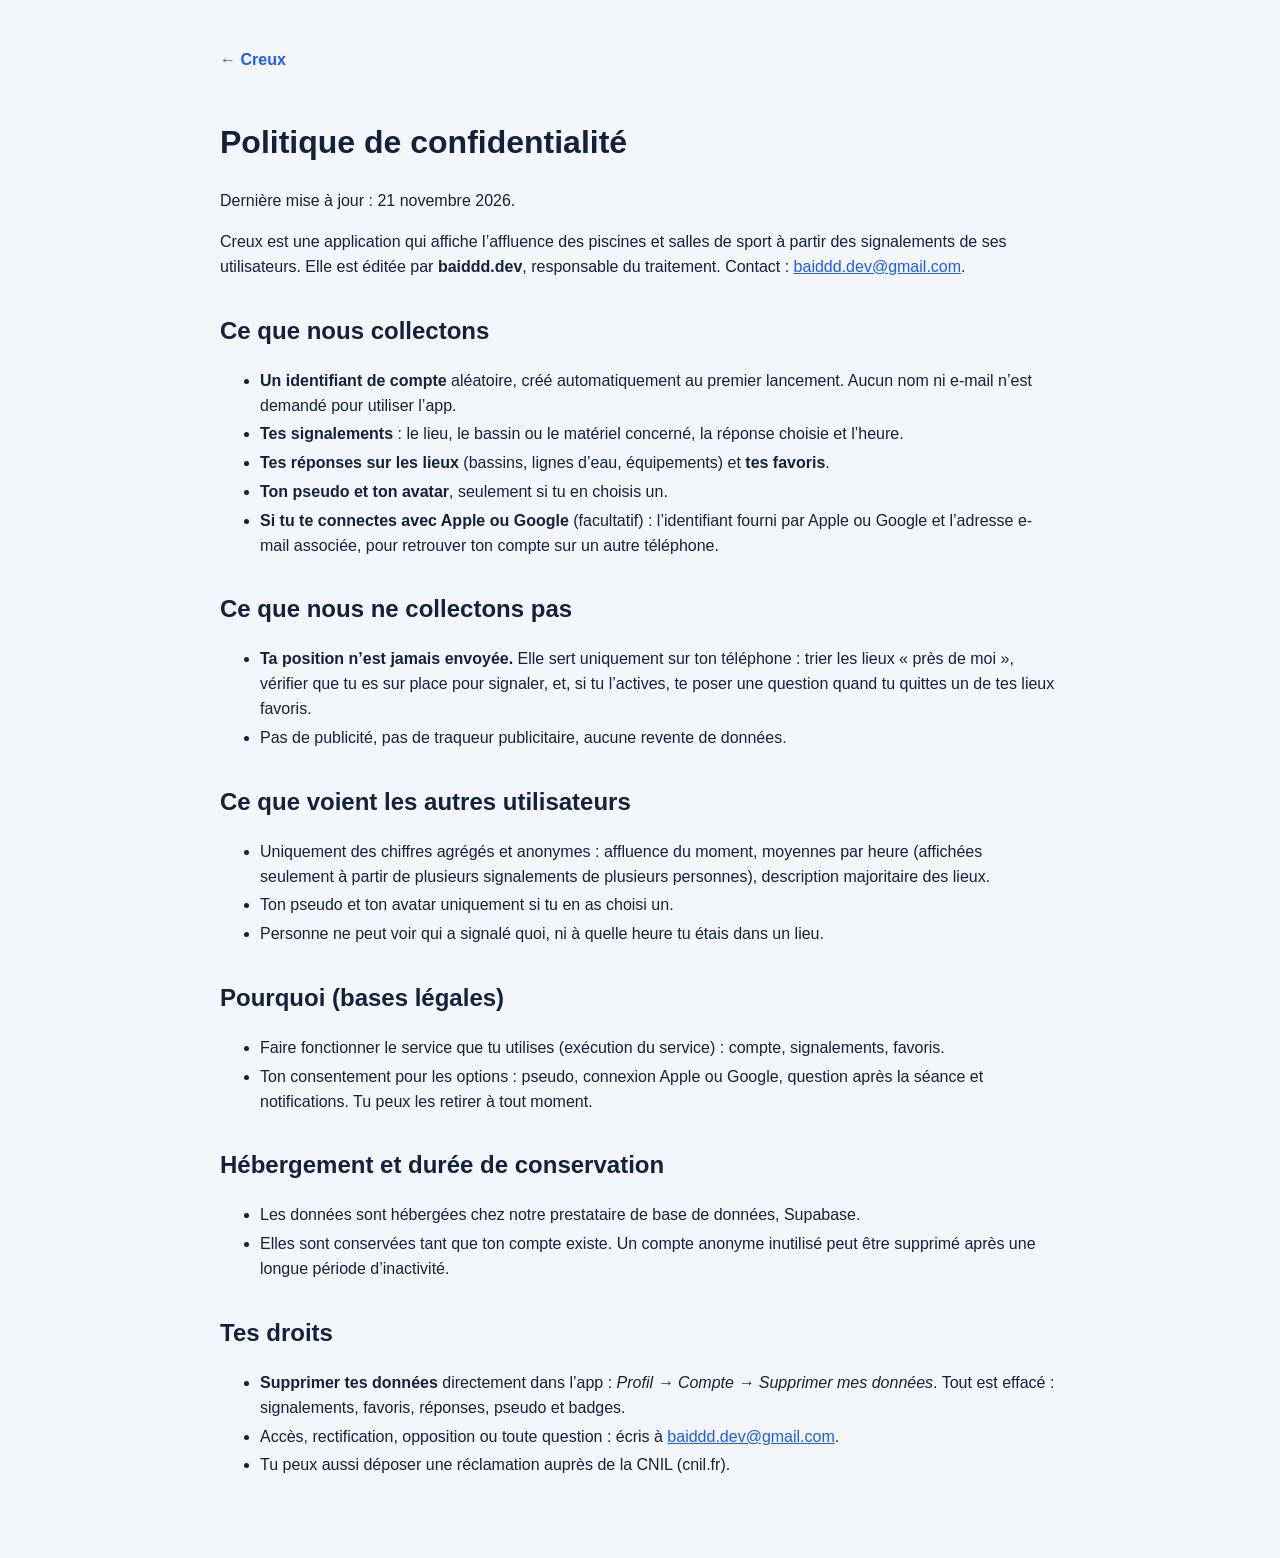
==== creux/confidentialite/index.html @ bb90945b "Site v1: apps gallery, Creux page and privacy policy Co-Authored-By: Claude Opus 5.5 <noreply@anthro" ====
<!DOCTYPE html>
<html lang="fr">
<head>
<meta charset="utf-8">
<meta name="viewport" content="width=device-width, initial-scale=1">
<title>Creux — Politique de confidentialité</title>
<link rel="stylesheet" href="../../style.css">
</head>
<body>
<main class="wrap legal">
  <a class="back" href="../">← Creux</a>
  <h1>Politique de confidentialité</h1>
  <p>Dernière mise à jour : 21 novembre 2026.</p>

  <p>Creux est une application qui affiche l’affluence des piscines et salles de sport à partir
  des signalements de ses utilisateurs. Elle est éditée par <b>baiddd.dev</b>, responsable du
  traitement. Contact : <a href="mailto:baiddd.dev@gmail.com">baiddd.dev@gmail.com</a>.</p>

  <h2>Ce que nous collectons</h2>
  <ul>
    <li><b>Un identifiant de compte</b> aléatoire, créé automatiquement au premier lancement. Aucun nom ni e-mail n’est demandé pour utiliser l’app.</li>
    <li><b>Tes signalements</b> : le lieu, le bassin ou le matériel concerné, la réponse choisie et l’heure.</li>
    <li><b>Tes réponses sur les lieux</b> (bassins, lignes d’eau, équipements) et <b>tes favoris</b>.</li>
    <li><b>Ton pseudo et ton avatar</b>, seulement si tu en choisis un.</li>
    <li><b>Si tu te connectes avec Apple ou Google</b> (facultatif) : l’identifiant fourni par Apple ou Google et l’adresse e-mail associée, pour retrouver ton compte sur un autre téléphone.</li>
  </ul>

  <h2>Ce que nous ne collectons pas</h2>
  <ul>
    <li><b>Ta position n’est jamais envoyée.</b> Elle sert uniquement sur ton téléphone : trier les lieux « près de moi », vérifier que tu es sur place pour signaler, et, si tu l’actives, te poser une question quand tu quittes un de tes lieux favoris.</li>
    <li>Pas de publicité, pas de traqueur publicitaire, aucune revente de données.</li>
  </ul>

  <h2>Ce que voient les autres utilisateurs</h2>
  <ul>
    <li>Uniquement des chiffres agrégés et anonymes : affluence du moment, moyennes par heure (affichées seulement à partir de plusieurs signalements de plusieurs personnes), description majoritaire des lieux.</li>
    <li>Ton pseudo et ton avatar uniquement si tu en as choisi un.</li>
    <li>Personne ne peut voir qui a signalé quoi, ni à quelle heure tu étais dans un lieu.</li>
  </ul>

  <h2>Pourquoi (bases légales)</h2>
  <ul>
    <li>Faire fonctionner le service que tu utilises (exécution du service) : compte, signalements, favoris.</li>
    <li>Ton consentement pour les options : pseudo, connexion Apple ou Google, question après la séance et notifications. Tu peux les retirer à tout moment.</li>
  </ul>

  <h2>Hébergement et durée de conservation</h2>
  <ul>
    <li>Les données sont hébergées chez notre prestataire de base de données, Supabase.</li>
    <li>Elles sont conservées tant que ton compte existe. Un compte anonyme inutilisé peut être supprimé après une longue période d’inactivité.</li>
  </ul>

  <h2>Tes droits</h2>
  <ul>
    <li><b>Supprimer tes données</b> directement dans l’app : <i>Profil → Compte → Supprimer mes données</i>. Tout est effacé : signalements, favoris, réponses, pseudo et badges.</li>
    <li>Accès, rectification, opposition ou toute question : écris à <a href="mailto:baiddd.dev@gmail.com">baiddd.dev@gmail.com</a>.</li>
    <li>Tu peux aussi déposer une réclamation auprès de la CNIL (cnil.fr).</li>
  </ul>
</main>
</body>
</html>
---- style.css ----
:root{--bg:#F3F6FB;--card:#fff;--text:#14213D;--muted:#5B6782;--blue:#1E5BFF;--aqua:#1FA89C;--line:#E2E8F2}
@media (prefers-color-scheme:dark){:root{--bg:#0B1220;--card:#141C2E;--text:#E8EDF7;--muted:#9AA5BD;--blue:#4D7DFF;--line:#24304A}}
*{box-sizing:border-box}
body{margin:0;font-family:-apple-system,BlinkMacSystemFont,"Inter","Segoe UI",Roboto,sans-serif;background:var(--bg);color:var(--text);line-height:1.55}
a{color:var(--blue)}
.wrap{max-width:880px;margin:0 auto;padding:48px 20px 64px}
header h1{font-size:2.2rem;margin:0 0 6px;letter-spacing:-.02em}
header p{color:var(--muted);margin:0}
.grid{display:grid;grid-template-columns:repeat(auto-fill,minmax(250px,1fr));gap:16px;margin-top:32px}
.card{display:block;background:var(--card);border:1px solid var(--line);border-radius:18px;padding:20px;text-decoration:none;color:inherit;transition:transform .15s,box-shadow .15s}
a.card:hover{transform:translateY(-2px);box-shadow:0 8px 24px rgba(20,33,61,.08)}
.card .icon{width:56px;height:56px;border-radius:14px;display:flex;align-items:center;justify-content:center;font-size:30px;margin-bottom:14px}
.card h2{margin:0 0 4px;font-size:1.2rem}
.card p{margin:0;color:var(--muted);font-size:.95rem}
.tag{display:inline-block;margin-top:12px;font-size:.75rem;font-weight:700;letter-spacing:.06em;text-transform:uppercase;padding:4px 10px;border-radius:999px;background:var(--bg);color:var(--muted)}
.tag.live{color:var(--aqua)}
.soon{opacity:.6}
.back{display:inline-block;margin-bottom:24px;text-decoration:none;font-weight:600}
.hero{display:flex;gap:18px;align-items:center;margin-bottom:12px}
.hero .icon{width:72px;height:72px;border-radius:18px;background:var(--blue);display:flex;align-items:center;justify-content:center;font-size:40px}
.lead{font-size:1.15rem;color:var(--muted)}
.shots{display:flex;gap:14px;overflow-x:auto;padding:8px 0 16px;margin:24px 0}
.shots img{height:420px;border-radius:22px;border:1px solid var(--line);flex:none}
.features{display:grid;grid-template-columns:repeat(auto-fill,minmax(240px,1fr));gap:12px;padding:0;list-style:none}
.features li{background:var(--card);border:1px solid var(--line);border-radius:14px;padding:14px 16px}
.features b{display:block}
footer{margin-top:48px;color:var(--muted);font-size:.9rem}
.legal h2{margin-top:32px}
.legal li{margin:4px 0}
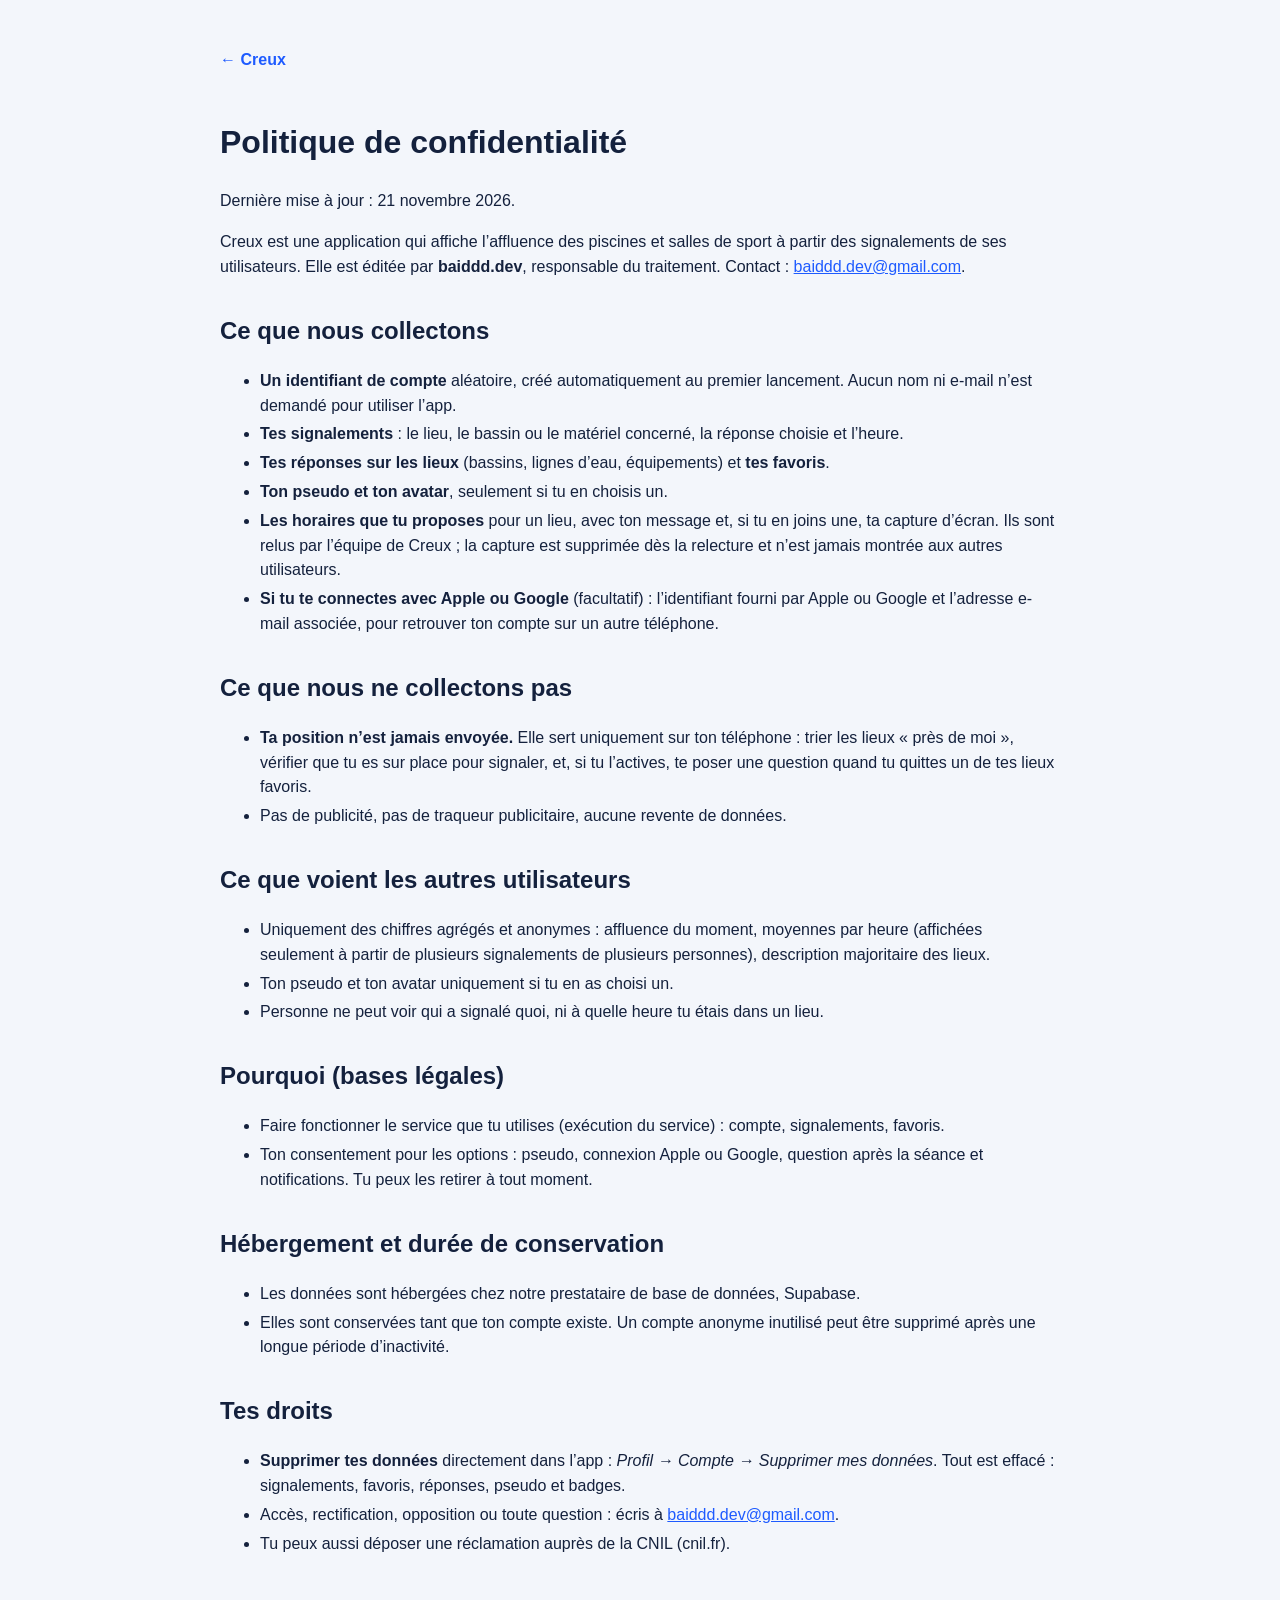
==== commit 582a64fe: "Creux privacy: hours suggestions and screenshots Co-Authored-By: Claude Opus 5.5 <noreply@anthropic." ====
--- a/creux/confidentialite/index.html
+++ b/creux/confidentialite/index.html
@@ -22,6 +22,7 @@
     <li><b>Tes signalements</b> : le lieu, le bassin ou le matériel concerné, la réponse choisie et l’heure.</li>
     <li><b>Tes réponses sur les lieux</b> (bassins, lignes d’eau, équipements) et <b>tes favoris</b>.</li>
     <li><b>Ton pseudo et ton avatar</b>, seulement si tu en choisis un.</li>
+    <li><b>Les horaires que tu proposes</b> pour un lieu, avec ton message et, si tu en joins une, ta capture d’écran. Ils sont relus par l’équipe de Creux ; la capture est supprimée dès la relecture et n’est jamais montrée aux autres utilisateurs.</li>
     <li><b>Si tu te connectes avec Apple ou Google</b> (facultatif) : l’identifiant fourni par Apple ou Google et l’adresse e-mail associée, pour retrouver ton compte sur un autre téléphone.</li>
   </ul>
 
--- a/style.css
+++ b/style.css
@@ -27,3 +27,10 @@
 footer{margin-top:48px;color:var(--muted);font-size:.9rem}
 .legal h2{margin-top:32px}
 .legal li{margin:4px 0}
+.stores{display:flex;flex-wrap:wrap;gap:12px;margin:20px 0 4px}
+.store{display:flex;flex-direction:column;justify-content:center;min-width:190px;padding:10px 20px;border-radius:12px;background:#000;color:#fff;text-decoration:none;border:1px solid #333;line-height:1.2}
+.store small{font-size:.72rem;opacity:.8}
+.store span{font-size:1.15rem;font-weight:700}
+a.store:hover{opacity:.85}
+.store.off{opacity:.45;cursor:default;pointer-events:none}
+@media (prefers-color-scheme:dark){.store{background:#fff;color:#000;border-color:#ccc}}
